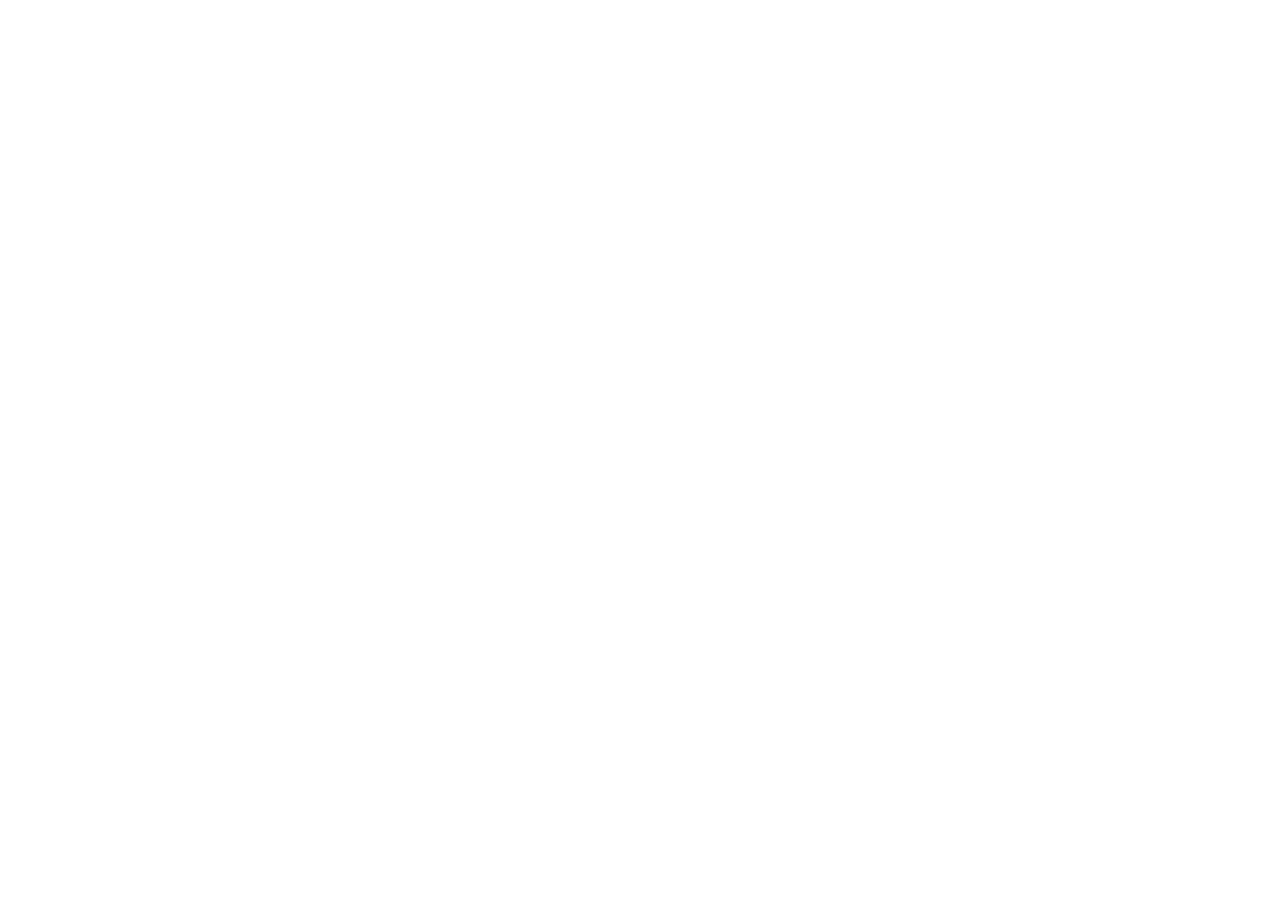
==== index.html @ 8f171be3 "Initial files: pages, styles and assets." ====
<!DOCTYPE html>
<html lang="en">
  <head>
    <meta charset="UTF-8" />
    <meta name="viewport" content="width=device-width, initial-scale=1.0" />
    <title>HBO - Home</title>
  </head>
  <body></body>
</html>
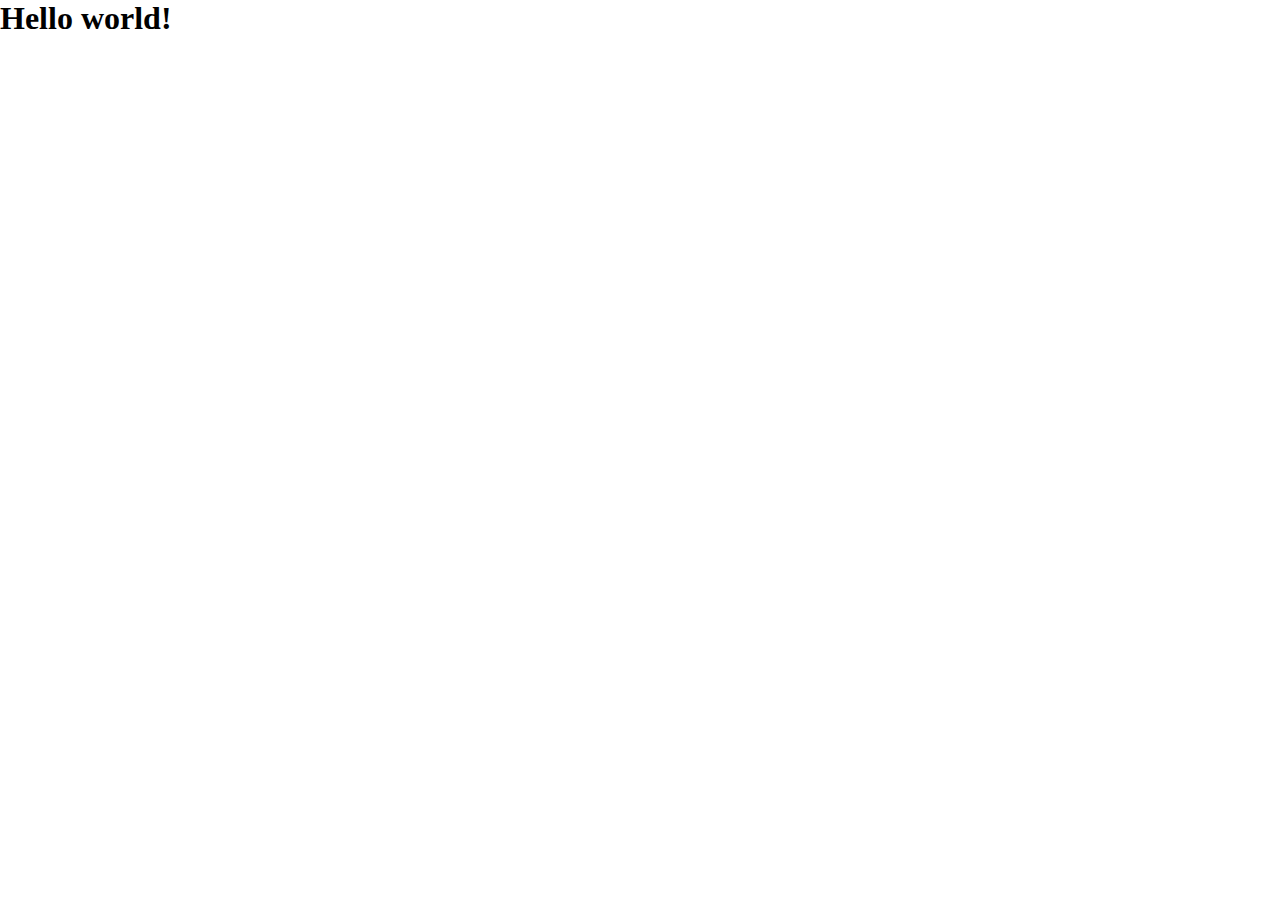
==== commit ca27f8bf: "Adding basic style and structure." ====
--- a/index.html
+++ b/index.html
@@ -4,6 +4,14 @@
     <meta charset="UTF-8" />
     <meta name="viewport" content="width=device-width, initial-scale=1.0" />
     <title>HBO - Home</title>
+    <link
+      href="assets/images/favicon.png"
+      rel="shortcut icon"
+      type="image/x-icon"
+    />
+    <link rel="stylesheet" href="assets/css/style.css" />
   </head>
-  <body></body>
+  <body>
+    <h1>Hello world!</h1>
+  </body>
 </html>
--- a/assets/css/style.css
+++ b/assets/css/style.css
@@ -0,0 +1,46 @@
+@import url(reset.css);
+@import url('https://fonts.googleapis.com/css2?family=Raleway:wght@300;400;500;600;700&display=swap');
+@import url('https://fonts.googleapis.com/css2?family=Quicksand:wght@300;400;700&display=swap');
+
+:root {
+  --primary-color: #020228;
+  --secondary-color: #ff00e5;
+  --tertiary-color: #b535f6;
+  --btn-bg-color-gradient: linear-gradient(
+    45deg,
+    #9b34ef 0%,
+    #490cb0 20%,
+    transparent 50%
+  );
+  --btn-link-bg-color: #fff;
+  --btn-link-color: #000;
+  --card-bg-color: linear-gradient(0deg, transparent, #3b1e63);
+  --divider-bg-color: linear-gradient(
+    90deg,
+    #5516ba,
+    rgba(255, 0, 229, 0.5) 80%
+  );
+  --nav-bg-color: rgba(0, 0, 0, 0.3);
+  --text-color: #fff;
+  --link-color: #9e86ff;
+  --form-bg-color: rgba(211, 211, 211, 0.06);
+  --form-field-bg-color: rgba(0, 0, 0, 0.2);
+  --form-field-border: 1px solid rgba(255, 255, 255, 0.7);
+  --form-field-placeholder: rgba(255, 255, 255, 0.7);
+  --form-field-error: rgb(255, 76, 76);
+
+  scroll-behavior: smooth;
+}
+
+::-webkit-scrollbar {
+  width: 8px;
+}
+
+::-webkit-scrollbar-thumb {
+  background: var(--tertiary-color);
+  border-radius: 10px;
+}
+
+::-webkit-scrollbar-thumb:hover {
+  background: var(--secondary-color);
+}
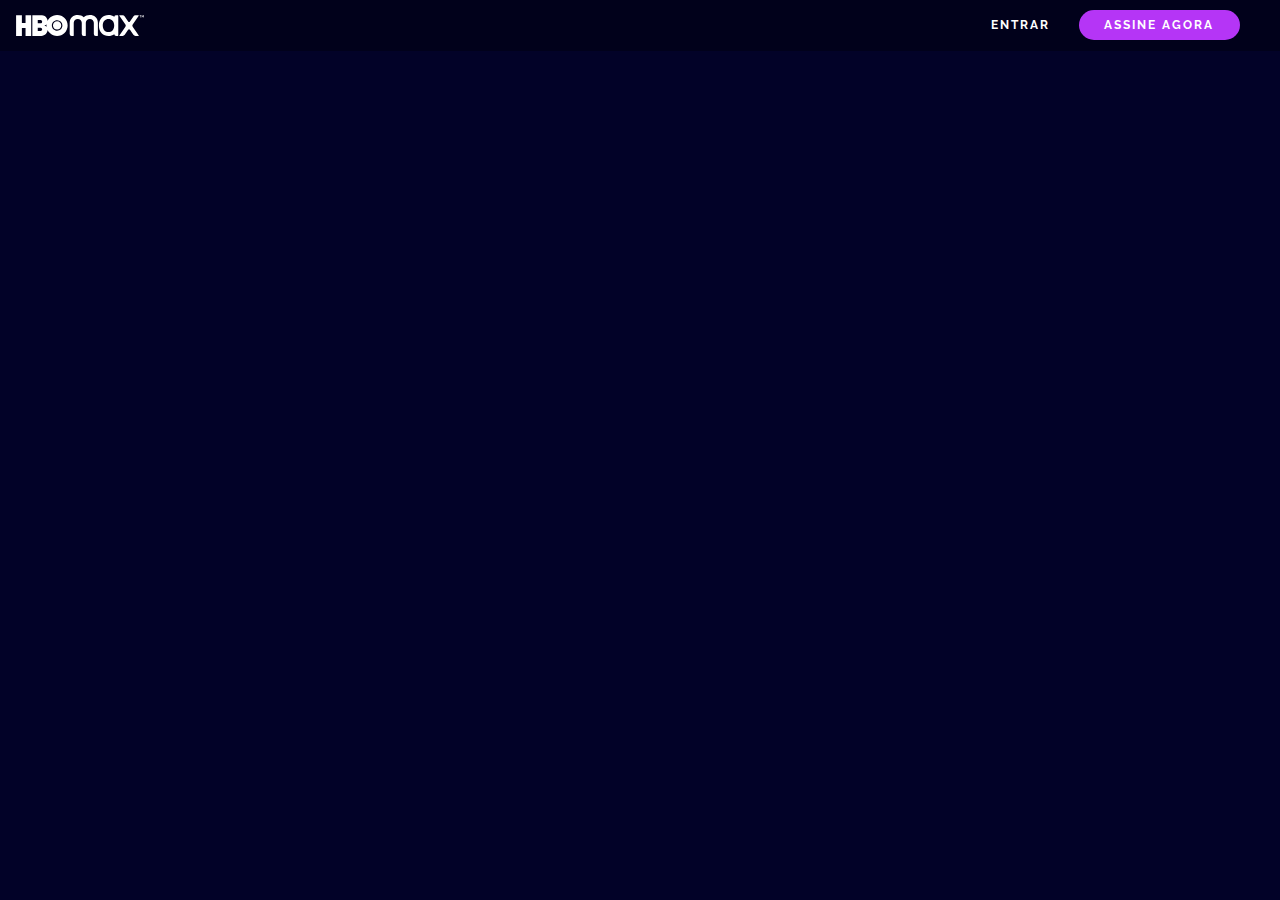
==== commit b9f9cb43: "Adding navbar." ====
--- a/index.html
+++ b/index.html
@@ -11,7 +11,19 @@
     />
     <link rel="stylesheet" href="assets/css/style.css" />
   </head>
-  <body>
-    <h1>Hello world!</h1>
+  <body class="body">
+    <nav class="navbar">
+      <img
+        class="navbar__logo"
+        src="assets/images/app__logo-hbo-logo.svg"
+        alt="Logo HBOMAX"
+      />
+      <div class="menu">
+        <a class="menu__item" href="/signin.html">Entrar</a>
+        <a class="menu__item menu__item--rounded" href="/signin.html"
+          >Assine agora</a
+        >
+      </div>
+    </nav>
   </body>
 </html>
--- a/assets/css/style.css
+++ b/assets/css/style.css
@@ -12,7 +12,8 @@
     #490cb0 20%,
     transparent 50%
   );
-  --btn-link-bg-color: #fff;
+  --btn-link-bg: var(--tertiary-color);
+  --btn-link-hover-bg: #fff;
   --btn-link-color: #000;
   --card-bg-color: linear-gradient(0deg, transparent, #3b1e63);
   --divider-bg-color: linear-gradient(
@@ -44,3 +45,54 @@
 ::-webkit-scrollbar-thumb:hover {
   background: var(--secondary-color);
 }
+
+.body {
+  background-color: var(--primary-color);
+  color: var(--text-color);
+  font-family: 'Raleway', sans-serif;
+}
+
+.navbar {
+  background-color: var(--nav-bg-color);
+  padding: 0.65rem 1rem;
+  position: sticky;
+  display: flex;
+  justify-content: space-between;
+  align-items: center;
+}
+
+.navbar__logo {
+  width: 8rem;
+}
+
+.menu {
+  margin: 0 1.5rem;
+
+  display: flex;
+  align-items: center;
+  gap: 1.8rem;
+}
+
+.menu__item {
+  color: var(--text-color);
+
+  font-size: 0.75rem;
+  font-weight: 700;
+
+  text-transform: uppercase;
+  letter-spacing: 0.125rem;
+}
+
+.menu__item--rounded {
+  background-color: var(--btn-link-bg);
+
+  padding: 0.5rem 1.6rem;
+
+  border-radius: 10rem;
+  transition: all 1s;
+}
+
+.menu__item--rounded:hover {
+  background-color: var(--btn-link-hover-bg);
+  color: var(--btn-link-color);
+}
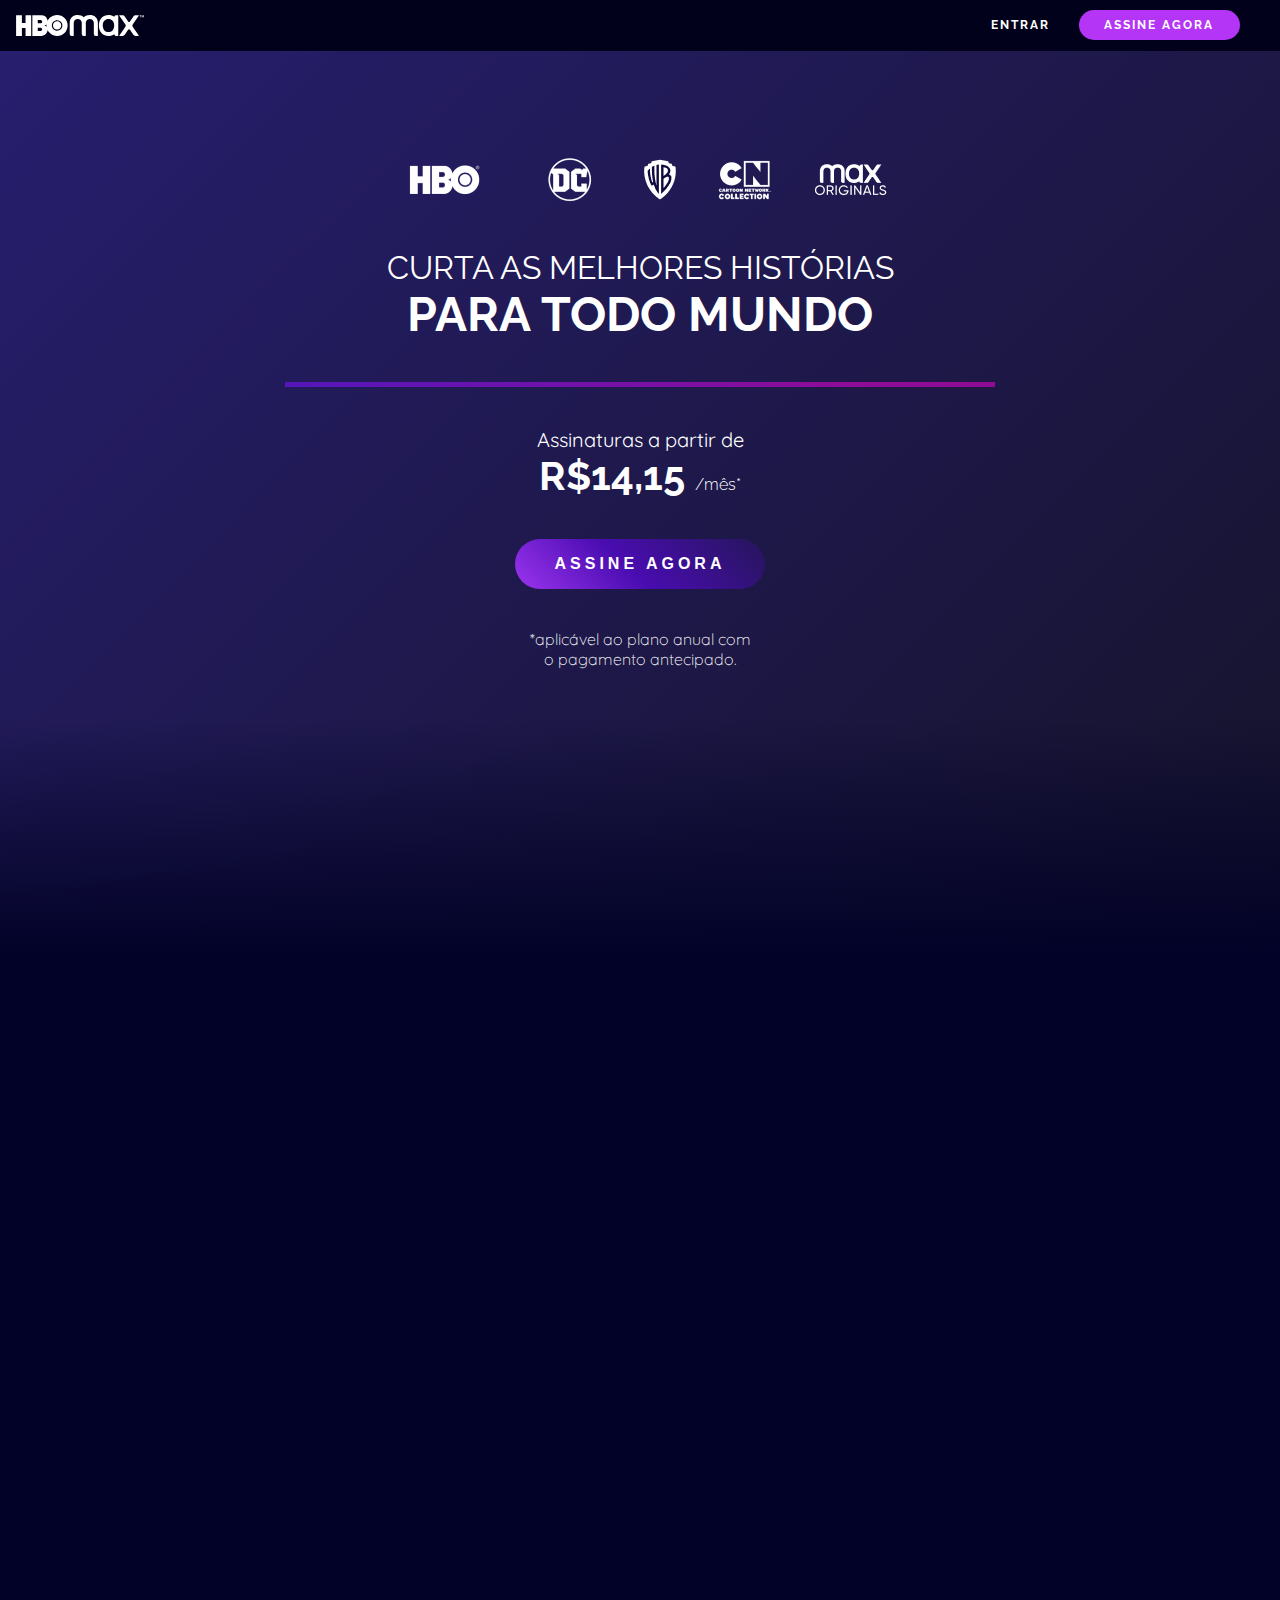
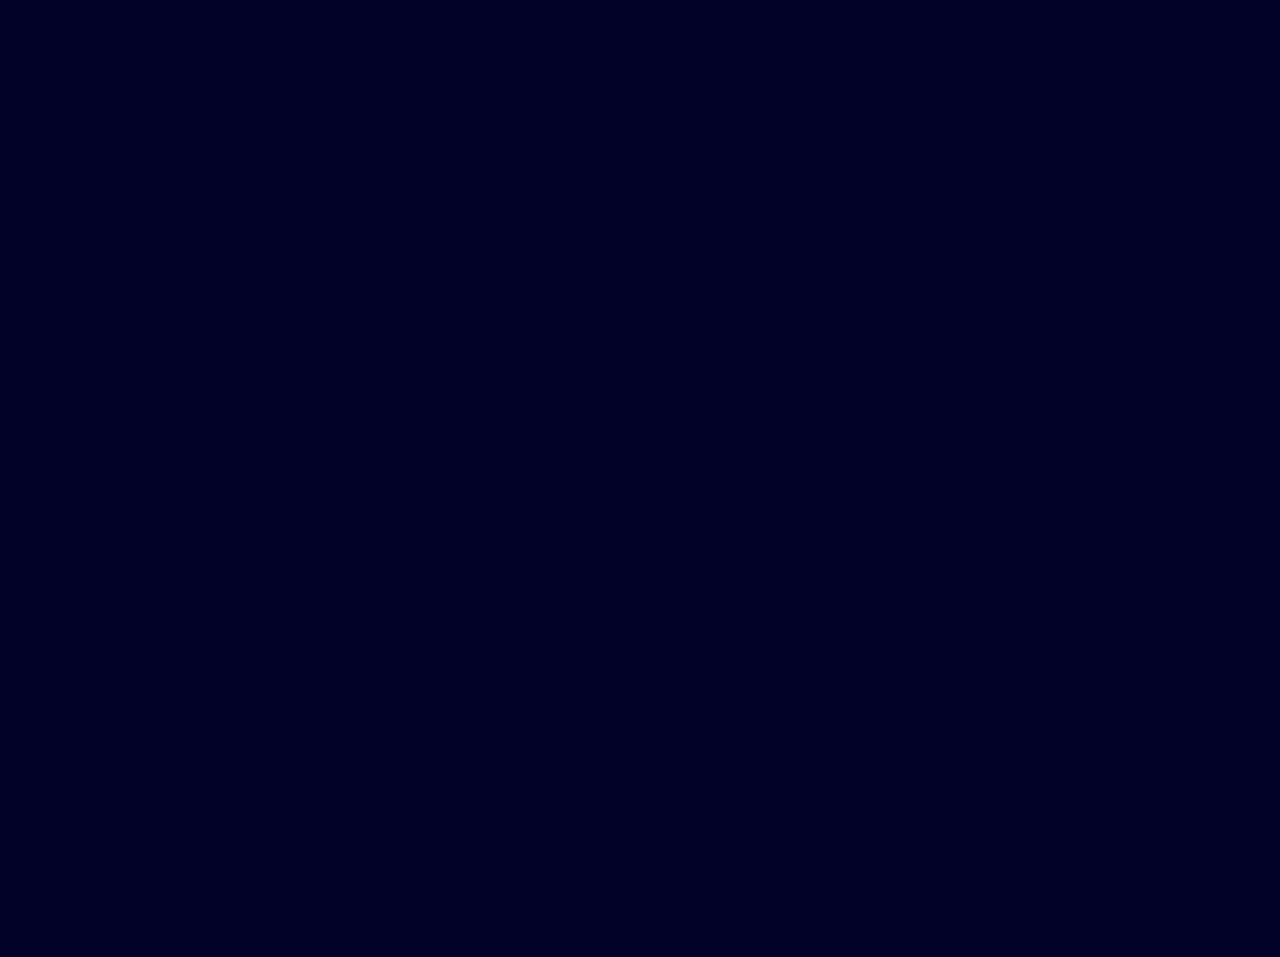
==== commit 33970eab: "Adding header." ====
--- a/index.html
+++ b/index.html
@@ -25,5 +25,40 @@
         >
       </div>
     </nav>
+    <header class="header">
+      <div class="header-content">
+        <div class="header-logos">
+          <img class="header-logos__img" src="assets/images/logo-hbo.png" />
+          <img class="header-logos__img" src="assets/images/logo-dc.png" />
+          <img class="header-logos__img" src="assets/images/logo-wb.png" />
+          <img
+            class="header-logos__img"
+            src="assets/images/logo-cartoon-network_neutral.png"
+          />
+          <img
+            class="header-logos__img"
+            src="assets/images/logo-max_originals.png"
+          />
+        </div>
+        <h1 class="header-title">
+          <span class="header-title__light">Curta as melhores histórias</span>
+          Para todo mundo
+        </h1>
+        <div class="header-content__separator"></div>
+        <div class="header-offer">
+          <p>Assinaturas a partir de</p>
+          <p class="header-offer__price">
+            R$14,15 <span class="header-offer__period">/mês*</span>
+          </p>
+        </div>
+        <button class="header__button button button--gradient">
+          Assine agora
+        </button>
+        <div class="header__note">
+          *aplicável ao plano anual com o pagamento antecipado.
+        </div>
+      </div>
+    </header>
+    <main><section class="cards"></section></main>
   </body>
 </html>
--- a/assets/css/style.css
+++ b/assets/css/style.css
@@ -12,15 +12,20 @@
     #490cb0 20%,
     transparent 50%
   );
+  --btn-text-color: #fff;
   --btn-link-bg: var(--tertiary-color);
   --btn-link-hover-bg: #fff;
   --btn-link-color: #000;
+
+  --header-bg: linear-gradient(-45deg, #56125b, #0f0f10, #271e6e);
+  --header-after-bg: linear-gradient(0, var(--primary-color), transparent);
   --card-bg-color: linear-gradient(0deg, transparent, #3b1e63);
   --divider-bg-color: linear-gradient(
     90deg,
     #5516ba,
     rgba(255, 0, 229, 0.5) 80%
   );
+
   --nav-bg-color: rgba(0, 0, 0, 0.3);
   --text-color: #fff;
   --link-color: #9e86ff;
@@ -52,6 +57,35 @@
   font-family: 'Raleway', sans-serif;
 }
 
+.button {
+  color: var(--btn-text-color);
+  padding: 1rem 2.5rem;
+
+  font-weight: 700;
+  text-transform: uppercase;
+
+  border: none;
+  border-radius: 10rem;
+
+  cursor: pointer;
+}
+
+.button--gradient {
+  background: var(--btn-bg-color-gradient);
+  background-size: 250%;
+
+  letter-spacing: 0.25rem;
+
+  outline: 2px solid transparent;
+
+  transition: transform 1s, background-position 1s, outline 1s, color 1s;
+}
+.button--gradient:hover {
+  background-position: 100%;
+  outline: 2px solid var(--secondary-color);
+  transform: scale(1.05);
+}
+
 .navbar {
   background-color: var(--nav-bg-color);
   padding: 0.65rem 1rem;
@@ -89,10 +123,137 @@
   padding: 0.5rem 1.6rem;
 
   border-radius: 10rem;
-  transition: all 1s;
+  transition: background-color 1s, color 1s;
 }
 
 .menu__item--rounded:hover {
   background-color: var(--btn-link-hover-bg);
   color: var(--btn-link-color);
 }
+
+.header {
+  background: var(--header-bg);
+  background-size: 400%;
+  padding: 6.25rem 0 18rem;
+
+  display: flex;
+  justify-content: center;
+  align-items: center;
+
+  position: relative;
+  animation: header-bg-animation 10s ease infinite alternate;
+}
+
+.header-content {
+  display: flex;
+  flex-direction: column;
+  align-items: center;
+  text-align: center;
+
+  gap: 2.5rem;
+}
+
+.header-logos {
+  display: flex;
+  justify-content: center;
+  align-items: center;
+  gap: 1.5rem;
+}
+
+.header-title {
+  font-size: 3rem;
+  text-transform: uppercase;
+}
+
+.header-title__light {
+  font-size: 2rem;
+  font-weight: lighter;
+  display: block;
+}
+
+.header-content__separator {
+  background: var(--divider-bg-color);
+  height: 0.33rem;
+  width: 140%;
+}
+
+.header-offer {
+  font-family: 'Quicksand', sans-serif;
+  font-size: 1.25rem;
+}
+
+.header-offer__price {
+  font-family: 'Raleway', sans-serif;
+  font-size: 2.5rem;
+  font-weight: bold;
+}
+
+.header-offer__period {
+  font-size: 1rem;
+  font-weight: 300;
+}
+
+.header__button {
+  font-size: 1rem;
+
+  animation: wiggle-animation 2.2s linear infinite;
+}
+
+.header__note {
+  width: 25ch;
+
+  font-family: 'Quicksand', sans-serif;
+  font-weight: 300;
+}
+
+.header::after {
+  background: var(--header-after-bg);
+  content: '';
+
+  width: 100%;
+  height: 15rem;
+
+  position: absolute;
+  bottom: 0;
+}
+.cards {
+  height: 100rem;
+}
+
+@keyframes wiggle-animation {
+  0%,
+  10% {
+    transform: rotate(0);
+  }
+  15% {
+    transform: rotate(-15deg);
+  }
+  20% {
+    transform: rotate(10deg);
+  }
+  25% {
+    transform: rotate(-10deg);
+  }
+  30% {
+    transform: rotate(10deg);
+  }
+  35% {
+    transform: rotate(-10deg);
+  }
+  40%,
+  100% {
+    transform: rotate(0);
+  }
+}
+
+@keyframes header-bg-animation {
+  0% {
+    background-position: 0% 50%;
+  }
+  50% {
+    background-position: 100% 50%;
+  }
+  100% {
+    background-position: 0% 50%;
+  }
+}
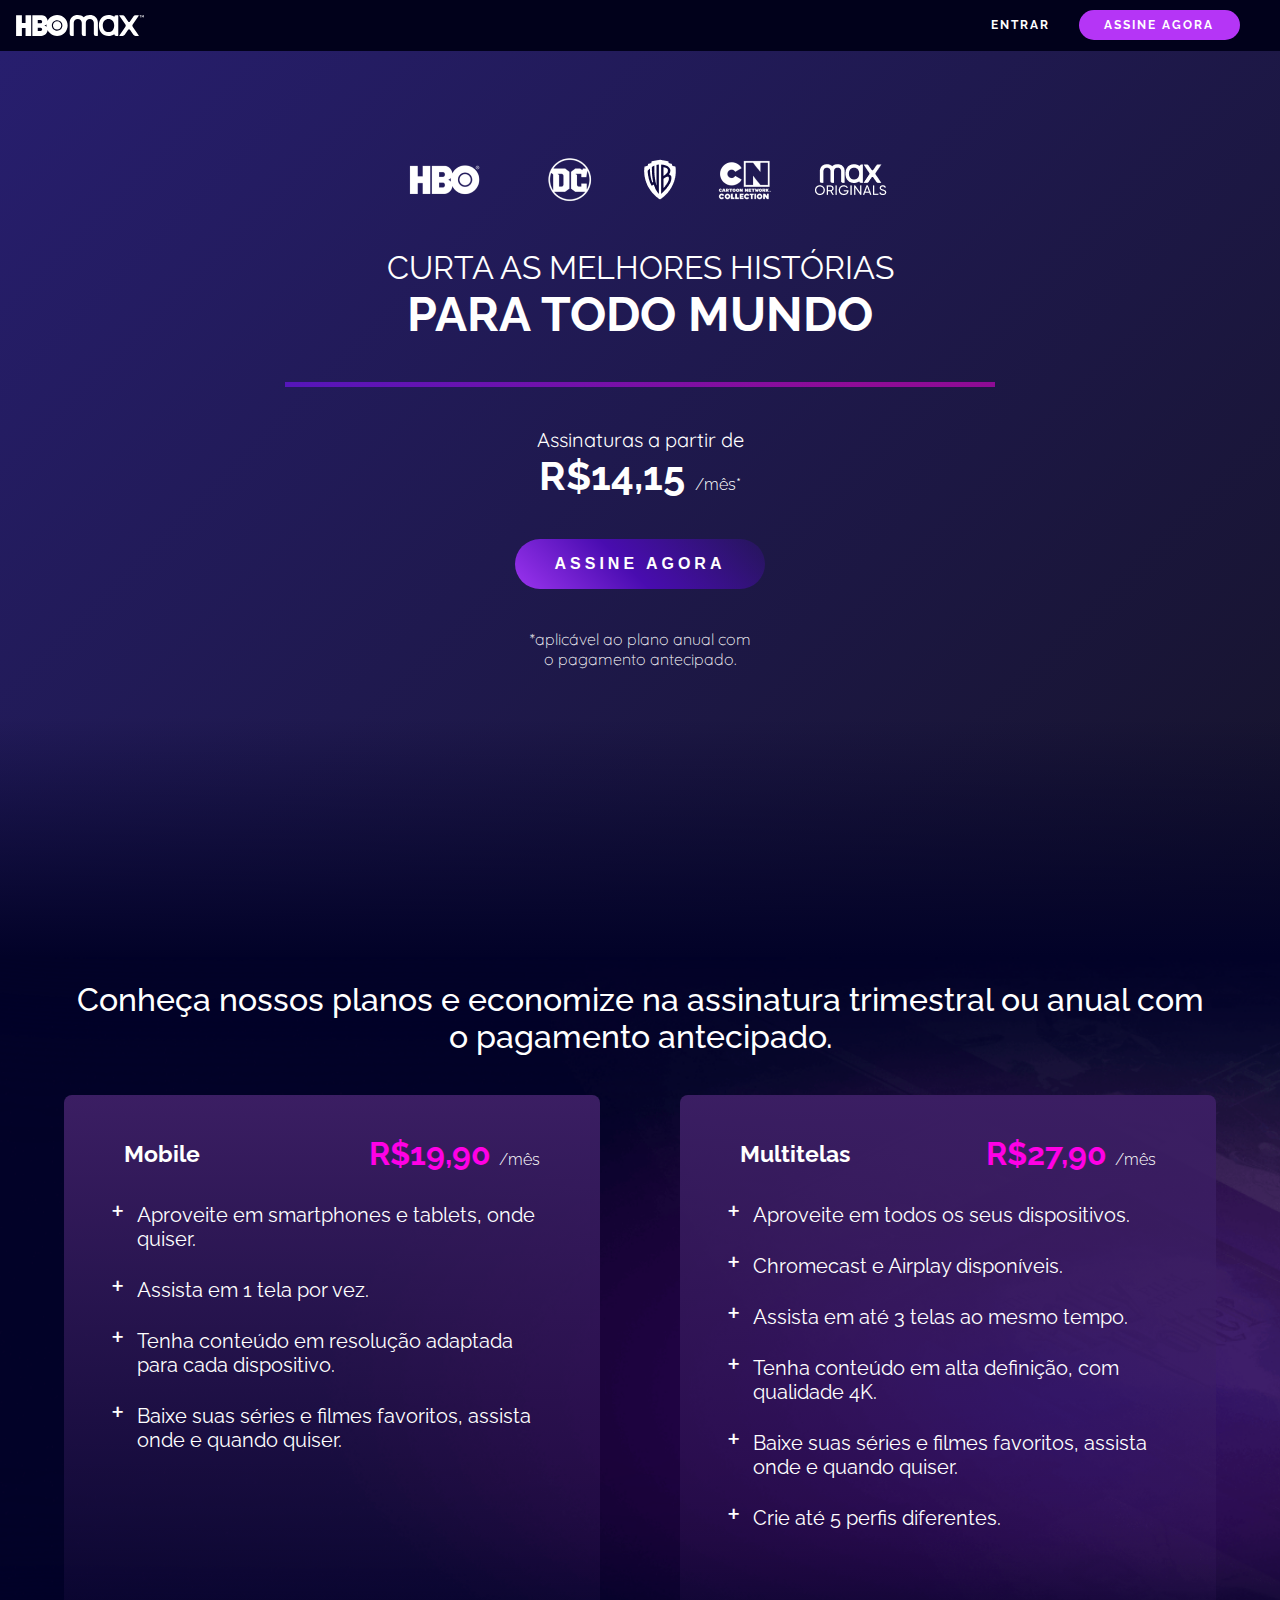
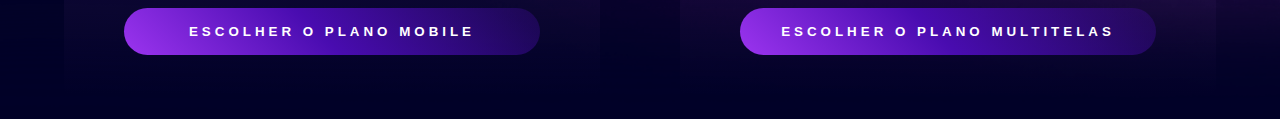
==== commit 263b9ded: "Adding subscription section" ====
--- a/index.html
+++ b/index.html
@@ -59,6 +59,77 @@
         </div>
       </div>
     </header>
-    <main><section class="cards"></section></main>
+    <main>
+      <section id="subscription" class="subscription main-section">
+        <div class="main-section__container">
+          <h2 class="main-section__title">
+            Conheça nossos planos e economize na assinatura trimestral ou anual
+            com o pagamento antecipado.
+          </h2>
+          <div class="subscription__cards-container">
+            <div class="price-cards">
+              <div>
+                <div class="price-cards__header">
+                  <h3 class="price-cards__title">Mobile</h3>
+                  <p class="price-cards__price">
+                    R$19,90 <span class="price-cards__period">/mês</span>
+                  </p>
+                </div>
+                <ul class="price-cards__list">
+                  <li class="price-cards__item">
+                    Aproveite em smartphones e tablets, onde quiser.
+                  </li>
+                  <li class="price-cards__item">Assista em 1 tela por vez.</li>
+                  <li class="price-cards__item">
+                    Tenha conteúdo em resolução adaptada para cada dispositivo.
+                  </li>
+                  <li class="price-cards__item">
+                    Baixe suas séries e filmes favoritos, assista onde e quando
+                    quiser.
+                  </li>
+                </ul>
+              </div>
+              <button class="button button--gradient">
+                Escolher o plano mobile
+              </button>
+            </div>
+            <div class="price-cards">
+              <div>
+                <div class="price-cards__header">
+                  <h3 class="price-cards__title">Multitelas</h3>
+                  <p class="price-cards__price">
+                    R$27,90 <span class="price-cards__period">/mês</span>
+                  </p>
+                </div>
+                <ul class="price-cards__list">
+                  <li class="price-cards__item">
+                    Aproveite em todos os seus dispositivos.
+                  </li>
+                  <li class="price-cards__item">
+                    Chromecast e Airplay disponíveis.
+                  </li>
+                  <li class="price-cards__item">
+                    Assista em até 3 telas ao mesmo tempo.
+                  </li>
+                  <li class="price-cards__item">
+                    Tenha conteúdo em alta definição, com qualidade 4K.
+                  </li>
+                  <li class="price-cards__item">
+                    Baixe suas séries e filmes favoritos, assista onde e quando
+                    quiser.
+                  </li>
+                  <li class="price-cards__item">
+                    Crie até 5 perfis diferentes.
+                  </li>
+                </ul>
+              </div>
+              <button class="button button--gradient">
+                Escolher o plano multitelas
+              </button>
+            </div>
+          </div>
+        </div>
+      </section>
+    </main>
   </body>
 </html>
--- a/assets/css/style.css
+++ b/assets/css/style.css
@@ -216,8 +216,81 @@
   position: absolute;
   bottom: 0;
 }
-.cards {
-  height: 100rem;
+
+.main-section__container {
+  max-width: 75rem;
+  margin: auto;
+  padding: 1.5rem;
+}
+
+.main-section__title {
+  font-size: 2em;
+  font-weight: 500;
+  text-align: center;
+}
+.subscription {
+  background-image: url('/assets/images/background-movies-series.png');
+  background-size: cover;
+}
+
+.subscription__cards-container {
+  display: flex;
+  margin-top: 2.5rem;
+  gap: 5rem;
+  perspective: 2000px;
+  perspective-origin: top;
+}
+
+.price-cards {
+  background: var(--card-bg-color);
+  min-height: 37.5rem;
+  padding: 2.5rem 3.75rem;
+
+  font-size: 1.25rem;
+
+  display: flex;
+  flex-direction: column;
+  justify-content: space-between;
+
+  border-radius: 0.5rem;
+  transition: transform 1s ease-in-out;
+}
+
+:has(.price-cards:nth-child(1):hover) .price-cards:nth-child(2) {
+  transform: rotate3d(0, -1, 0, 40deg);
+}
+:has(.price-cards:nth-child(2):hover) .price-cards:nth-child(1) {
+  transform: rotate3d(0, 1, 0, 40deg);
+}
+.price-cards__header {
+  display: flex;
+  justify-content: space-between;
+  align-items: center;
+}
+
+.price-cards__price {
+  font-family: 'Raleway', sans-serif;
+  color: var(--secondary-color);
+  font-size: 2rem;
+  font-weight: bold;
+}
+
+.price-cards__period {
+  color: var(--text-color);
+  font-size: 1rem;
+  font-weight: 300;
+}
+
+.price-cards__list {
+  margin: 0.75rem 0;
+}
+
+.price-cards__item {
+  padding: 0.5rem 0 0.5rem 0.8rem;
+}
+.price-cards__item::marker {
+  content: '+';
+  font-size: 2rem;
 }
 
 @keyframes wiggle-animation {
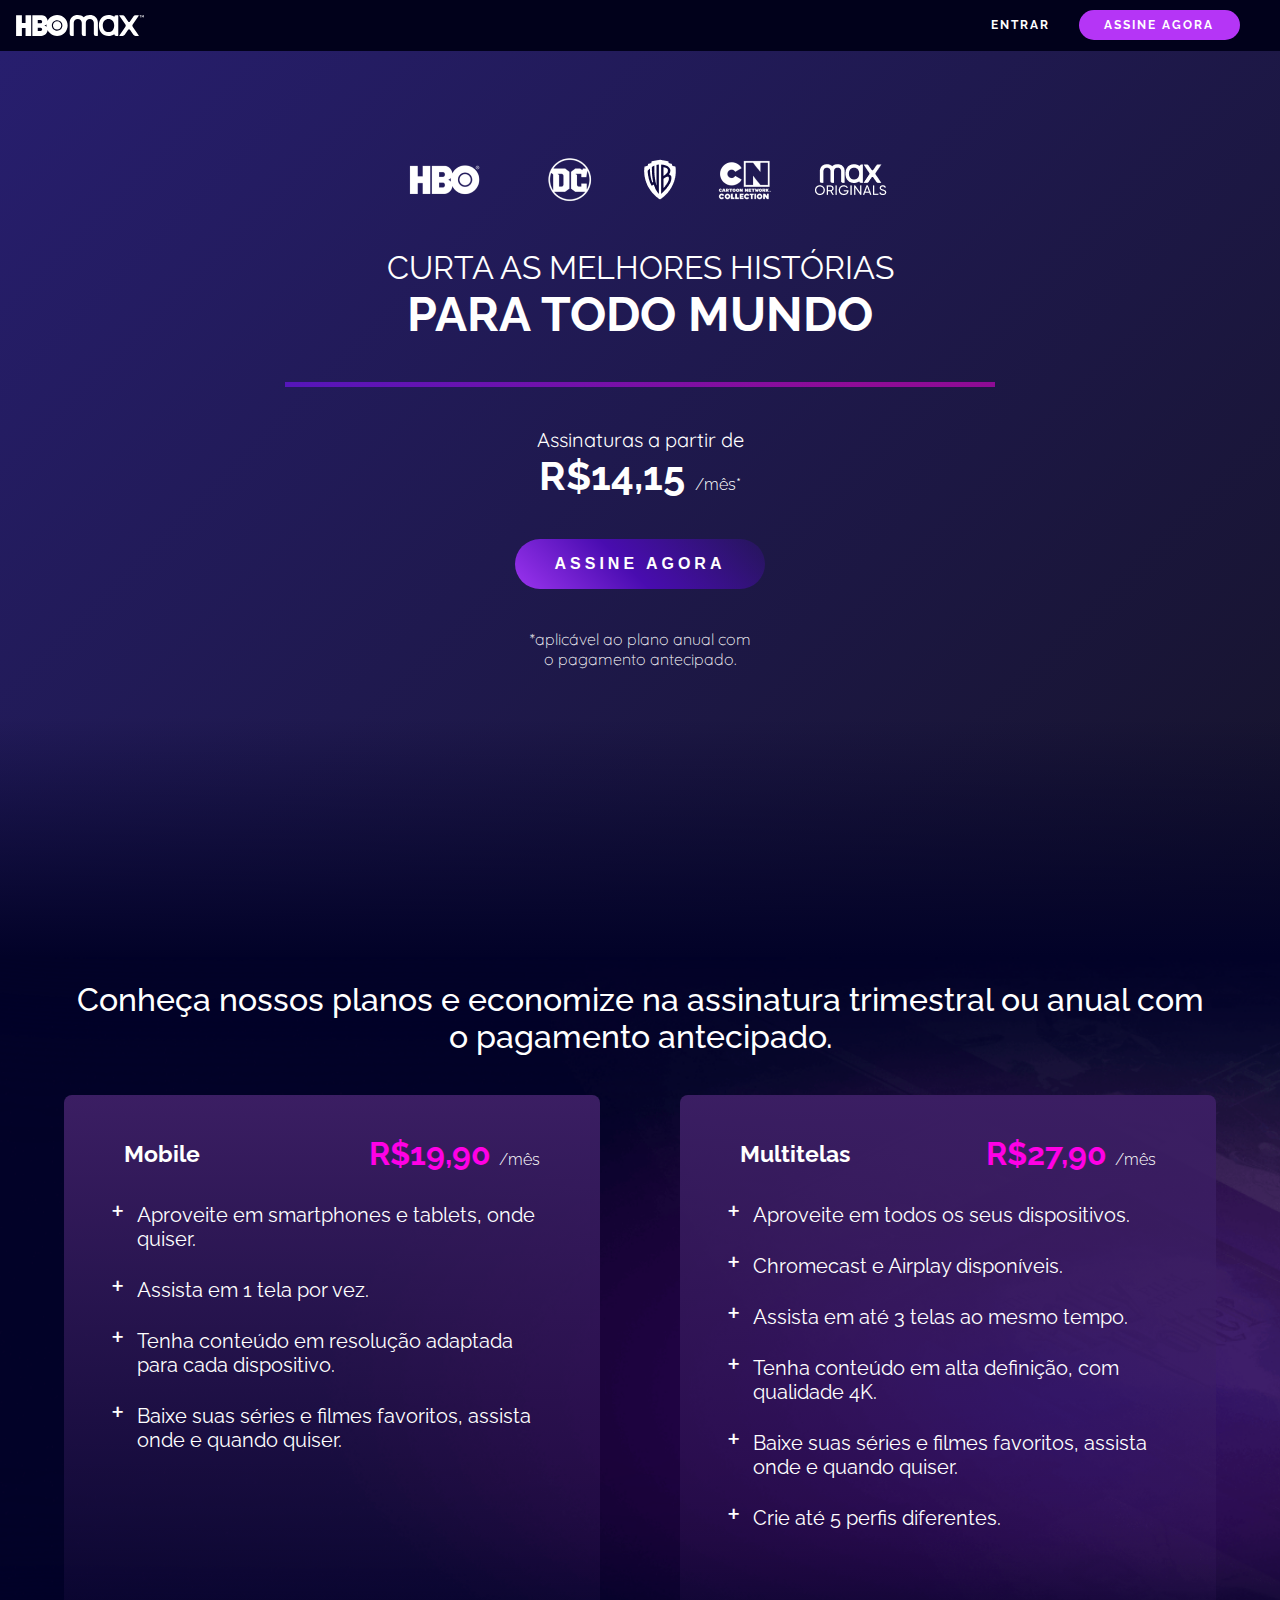
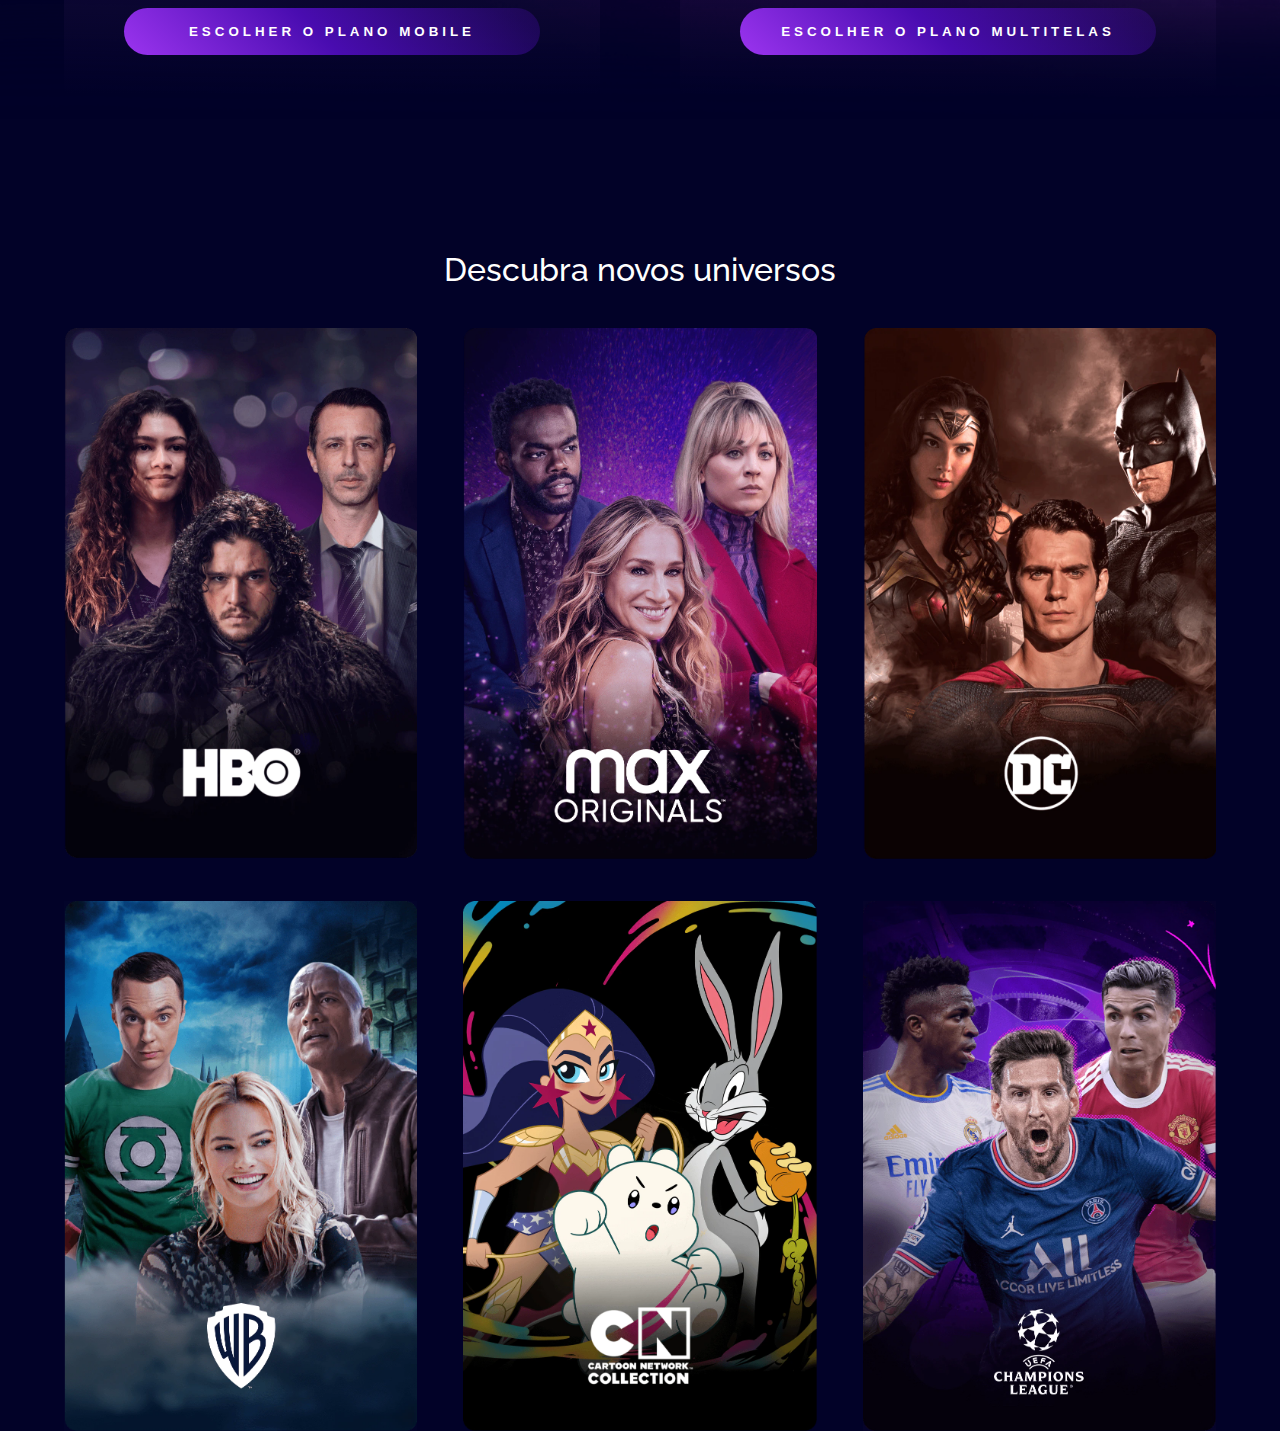
==== commit 1147fd7f: "Adding Discover section" ====
--- a/index.html
+++ b/index.html
@@ -130,6 +130,97 @@
           </div>
         </div>
       </section>
+      <section id="discover" class="discover main-section">
+        <div class="main-section__container">
+          <h2 class="main-section__title">Descubra novos universos</h2>
+          <div class="discover__container">
+            <div class="discover__image-container">
+              <img
+                src="assets/images/cards-hbo-hover_0.webp"
+                alt="Imagem séries do HBO"
+                title="Séries do HBO"
+                class="discover__img discover__img--hbo"
+              />
+              <img
+                src="assets/images/cards-hbo-default_0.webp"
+                alt="Imagem séries do HBO"
+                title="Séries do HBO"
+                class="discover__img discover__img--hbo"
+              />
+            </div>
+            <div class="discover__image-container">
+              <img
+                src="assets/images/cards-MAX-Hover.webp"
+                alt="Imagem séries do HBOMax"
+                title="Séries do HBOMax"
+                class="discover__img discover__img--hbomax"
+              />
+              <img
+                src="assets/images/cards-MAX-Default.webp"
+                alt="Imagem séries do HBOMax"
+                title="Séries do HBOMax"
+                class="discover__img discover__img--hbomax"
+              />
+            </div>
+            <div class="discover__image-container">
+              <img
+                src="assets/images/cards-DC-Hover.webp"
+                alt="Imagem séries da DC"
+                title="Séries da DC"
+                class="discover__img discover__img--dc"
+              />
+              <img
+                src="assets/images/cards-DC_Default.webp"
+                alt="Imagem séries da DC"
+                title="Séries da DC"
+                class="discover__img discover__img--dc"
+              />
+            </div>
+            <div class="discover__image-container">
+              <img
+                src="assets/images/cards-WB-Hover.webp"
+                alt="Imagem séries da Warner bros"
+                title="Séries da Warner bros"
+                class="discover__img discover__img--wb"
+              />
+              <img
+                src="assets/images/cards-WB-Default.webp"
+                alt="Imagem séries da Warner bros"
+                title="Séries da Warner bros"
+                class="discover__img discover__img--wb"
+              />
+            </div>
+            <div class="discover__image-container">
+              <img
+                src="assets/images/cards-CN-Hover.png"
+                alt="Imagem séries do Cartoon Network"
+                title="Séries do Cartoon Network"
+                class="discover__img discover__img--cn"
+              />
+              <img
+                src="assets/images/cards-CN-Default.webp"
+                alt="Imagem séries do Cartoon Network"
+                title="Séries do Cartoon Network"
+                class="discover__img discover__img--cn"
+              />
+            </div>
+            <div class="discover__image-container">
+              <img
+                src="assets/images/cards-UCL-Hover.webp"
+                alt="Imagem séries do Ultimate Champions League"
+                title="Séries do Ultimate Champions League"
+                class="discover__img discover__img--ucl"
+              />
+              <img
+                src="assets/images/cards-UCL-Default.webp"
+                alt="Imagem séries do Ultimate Champions League"
+                title="Séries do Ultimate Champions League"
+                class="discover__img discover__img--ucl"
+              />
+            </div>
+          </div>
+        </div>
+      </section>
     </main>
   </body>
 </html>
--- a/assets/css/style.css
+++ b/assets/css/style.css
@@ -288,9 +288,52 @@
 .price-cards__item {
   padding: 0.5rem 0 0.5rem 0.8rem;
 }
+
 .price-cards__item::marker {
   content: '+';
   font-size: 2rem;
+}
+
+.discover {
+  margin-top: 6.75rem;
+}
+
+.discover__container {
+  width: 100%;
+  margin-top: 2.5rem;
+  display: grid;
+  grid-template-columns: repeat(3, minmax(auto, 1fr));
+  grid-template-rows: repeat(2, min-content);
+  gap: 4%;
+}
+
+.discover__image-container {
+  display: flex;
+  height: 100%;
+  width: 100%;
+
+  position: relative;
+}
+
+.discover__img {
+  width: 100%;
+  opacity: 0;
+  transition: transform 1s, opacity 2s;
+}
+
+.discover__image-container .discover__img:nth-child(2) {
+  position: absolute;
+  opacity: 1;
+  transition: transform 1s, opacity 2s;
+}
+
+.discover__image-container:hover .discover__img {
+  opacity: 1;
+  transform: scale(1.05);
+}
+
+.discover__image-container:hover .discover__img:nth-child(2) {
+  opacity: 0;
 }
 
 @keyframes wiggle-animation {
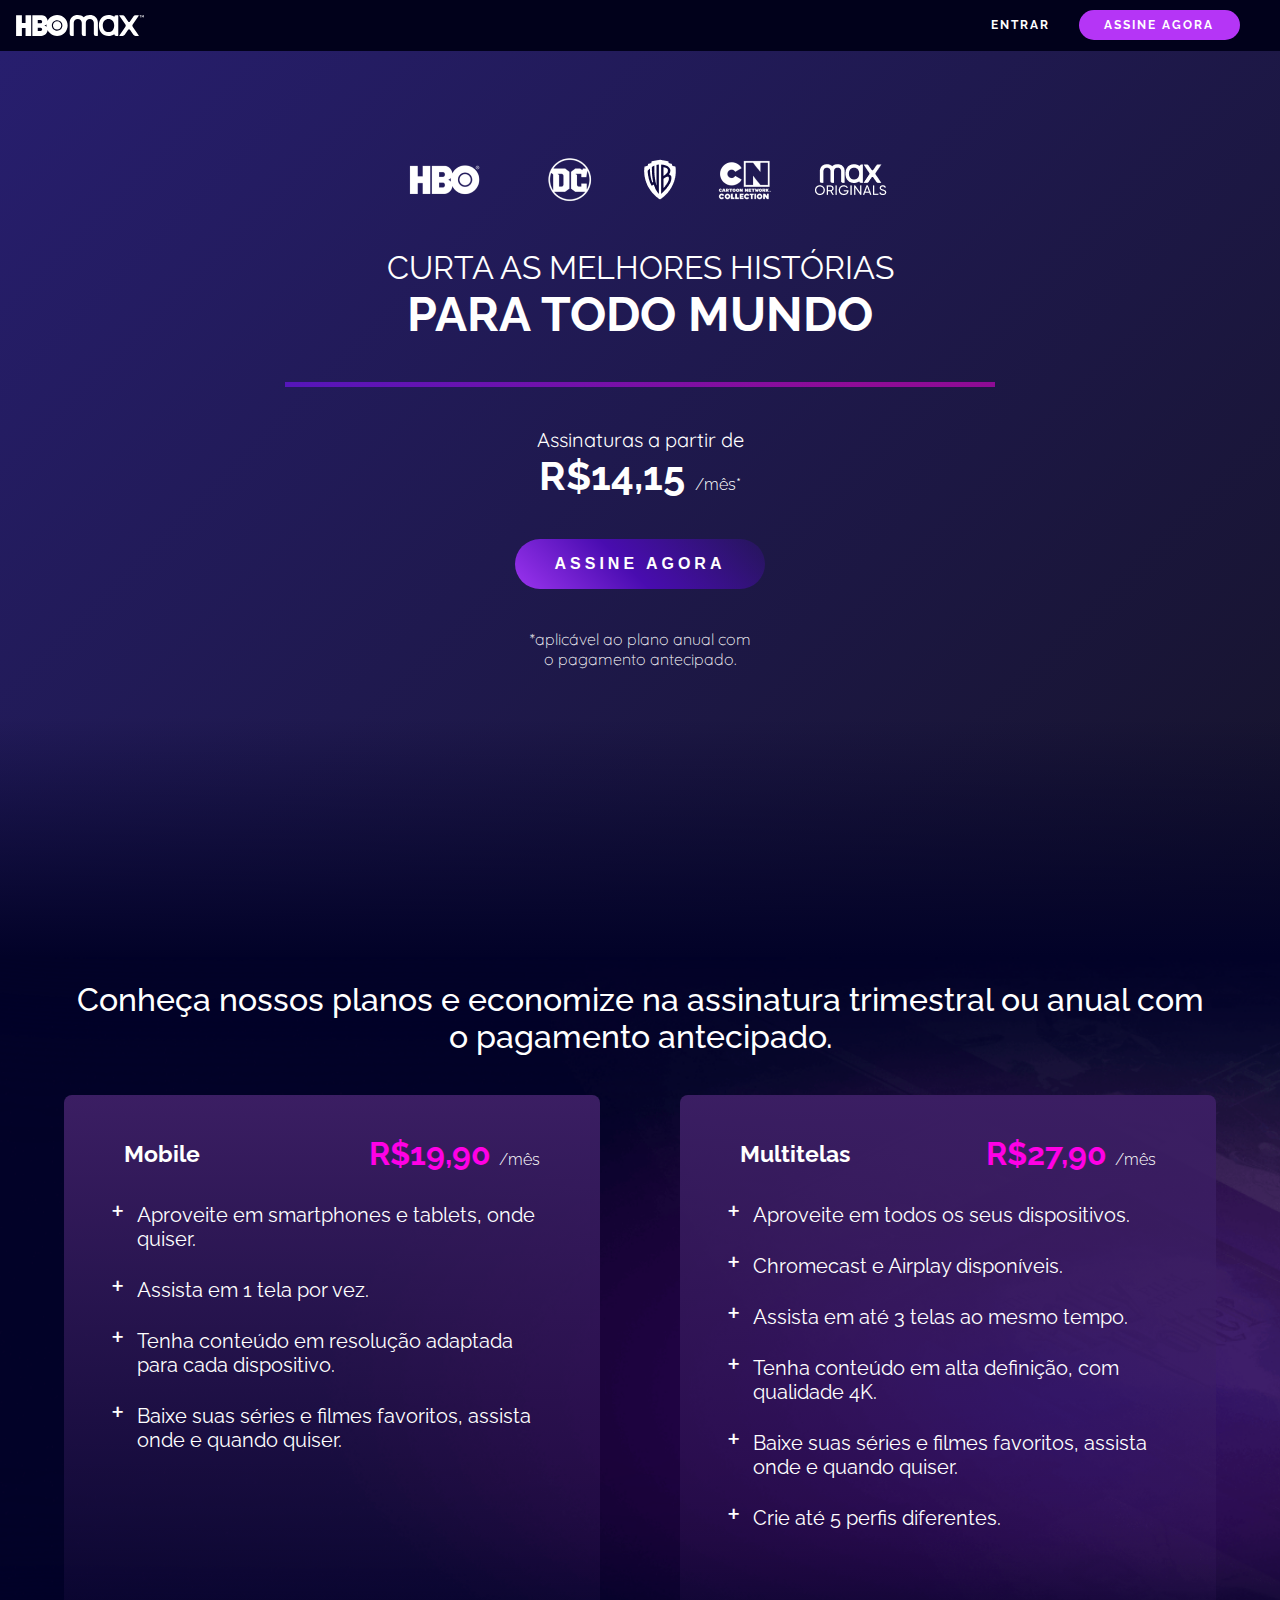
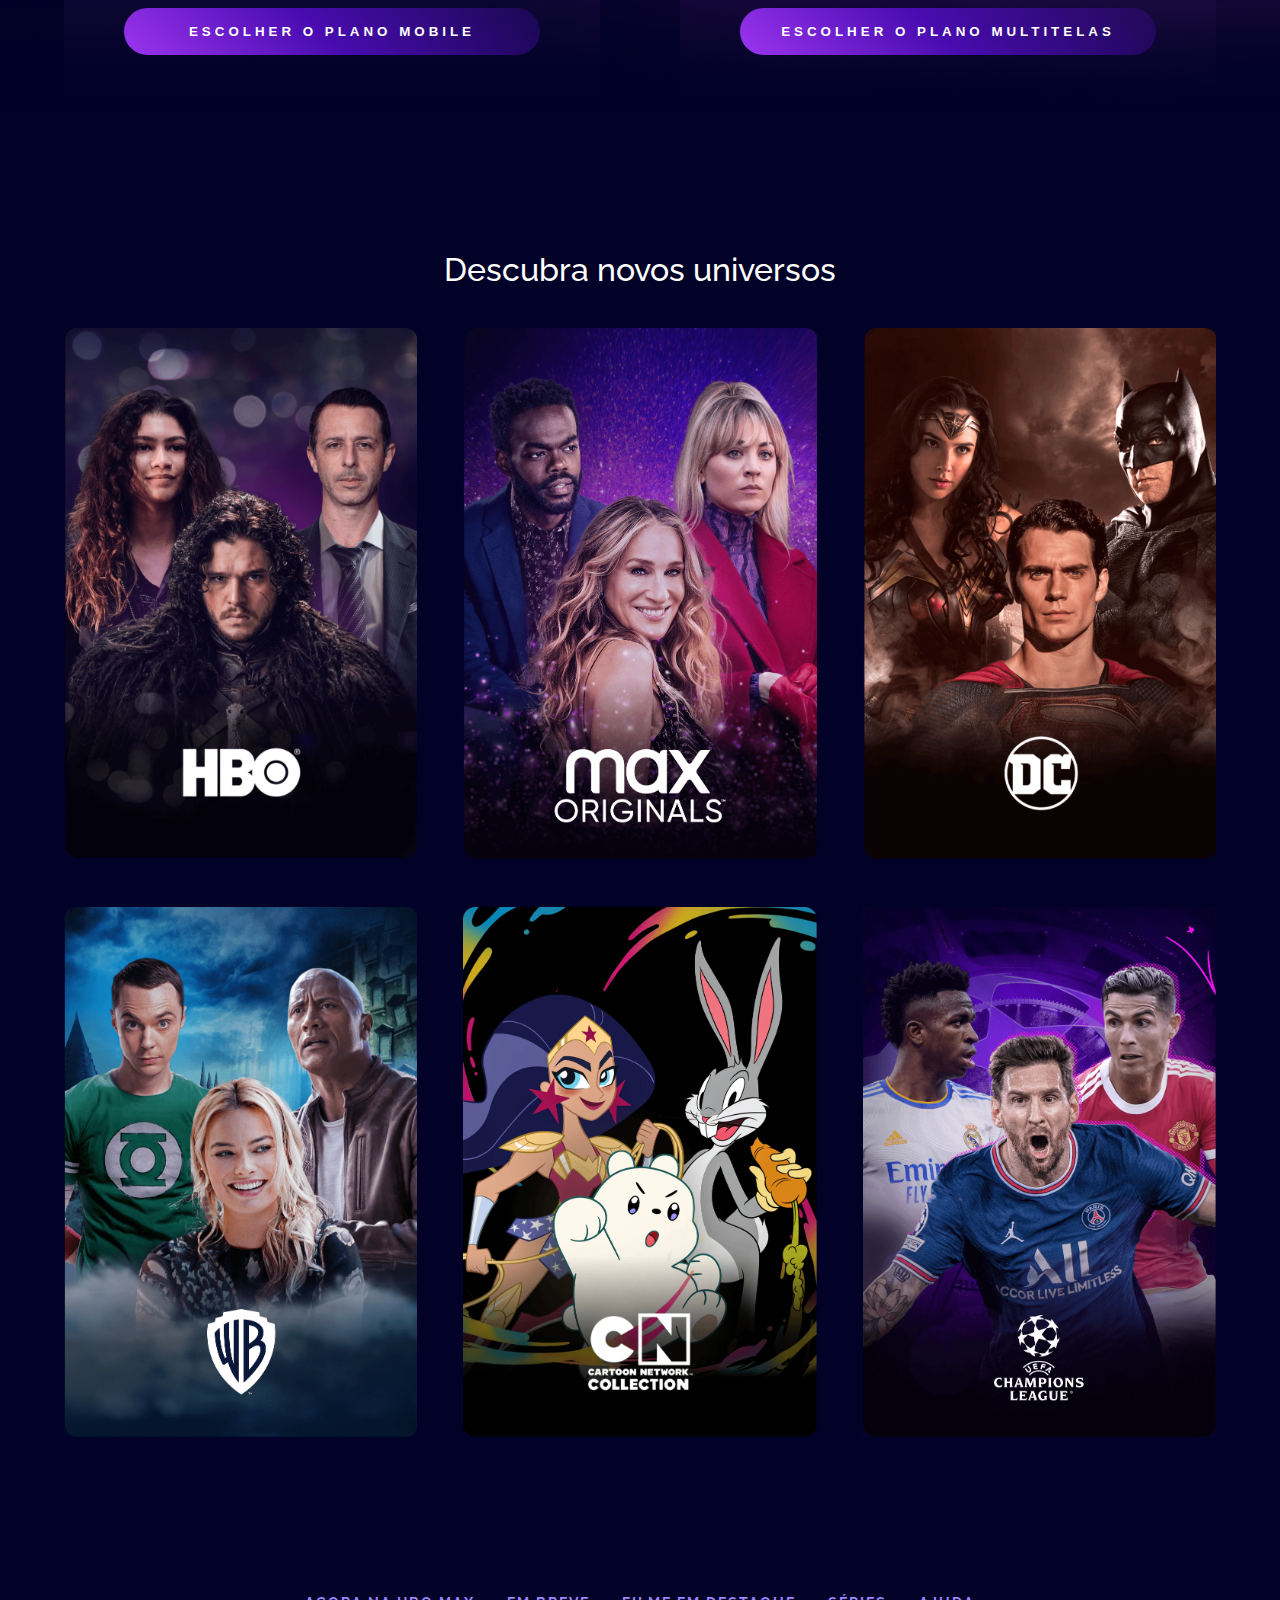
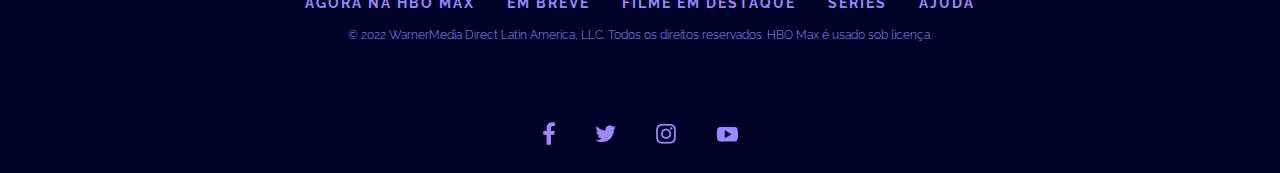
==== commit 6db2fdf9: "Adding footer" ====
--- a/index.html
+++ b/index.html
@@ -61,7 +61,7 @@
     </header>
     <main>
       <section id="subscription" class="subscription main-section">
-        <div class="main-section__container">
+        <div class="section-container">
           <h2 class="main-section__title">
             Conheça nossos planos e economize na assinatura trimestral ou anual
             com o pagamento antecipado.
@@ -131,7 +131,7 @@
         </div>
       </section>
       <section id="discover" class="discover main-section">
-        <div class="main-section__container">
+        <div class="section-container">
           <h2 class="main-section__title">Descubra novos universos</h2>
           <div class="discover__container">
             <div class="discover__image-container">
@@ -221,6 +221,35 @@
           </div>
         </div>
       </section>
+      <footer class="footer">
+        <div class="section-container">
+          <div>
+            <a href="/" class="footer__link">Agora na hbo max</a>
+            <a href="/" class="footer__link">Em breve</a>
+            <a href="/" class="footer__link">Filme em destaque</a>
+            <a href="/" class="footer__link">Séries</a>
+            <a href="/" class="footer__link">Ajuda</a>
+          </div>
+          <p class="footer__legal">
+            © 2022 WarnerMedia Direct Latin America, LLC. Todos os direitos
+            reservados. HBO Max é usado sob licença.
+          </p>
+          <div class="footer__social-container">
+            <a href="/" class="footer__social-link"
+              ><img src="/assets/images/logo-fb_0.png" alt="Facebook"
+            /></a>
+            <a href="/" class="footer__social-link"
+              ><img src="/assets/images/logo-twitter_0.png" alt="Twitter"
+            /></a>
+            <a href="/" class="footer__social-link"
+              ><img src="/assets/images/logo-instagram_0.png" alt="Instagram"
+            /></a>
+            <a href="/" class="footer__social-link"
+              ><img src="/assets/images/logo-youtube_0.png" alt="Youtube"
+            /></a>
+          </div>
+        </div>
+      </footer>
     </main>
   </body>
 </html>
--- a/assets/css/style.css
+++ b/assets/css/style.css
@@ -217,7 +217,7 @@
   bottom: 0;
 }
 
-.main-section__container {
+.section-container {
   max-width: 75rem;
   margin: auto;
   padding: 1.5rem;
@@ -295,7 +295,7 @@
 }
 
 .discover {
-  margin-top: 6.75rem;
+  margin: 6.75rem auto;
 }
 
 .discover__container {
@@ -304,7 +304,7 @@
   display: grid;
   grid-template-columns: repeat(3, minmax(auto, 1fr));
   grid-template-rows: repeat(2, min-content);
-  gap: 4%;
+  gap: 3rem 4%;
 }
 
 .discover__image-container {
@@ -336,6 +336,40 @@
   opacity: 0;
 }
 
+.footer {
+  text-align: center;
+}
+
+.footer__link {
+  color: var(--link-color);
+  margin: 0 0.875rem;
+  font-family: 'Raleway', sans-serif;
+  font-weight: bold;
+  font-size: 0.875rem;
+  text-transform: uppercase;
+  letter-spacing: 0.125rem;
+  transition: color 0.5s;
+}
+
+.footer__link:hover {
+  color: var(--text-color);
+}
+
+.footer__legal {
+  margin: 1rem;
+  color: var(--link-color);
+  font-size: 0.75rem;
+  font-weight: 300;
+}
+
+.footer__social-container {
+  margin-top: 5rem;
+  display: flex;
+  justify-content: center;
+  align-items: center;
+  gap: 2.5rem;
+}
+
 @keyframes wiggle-animation {
   0%,
   10% {
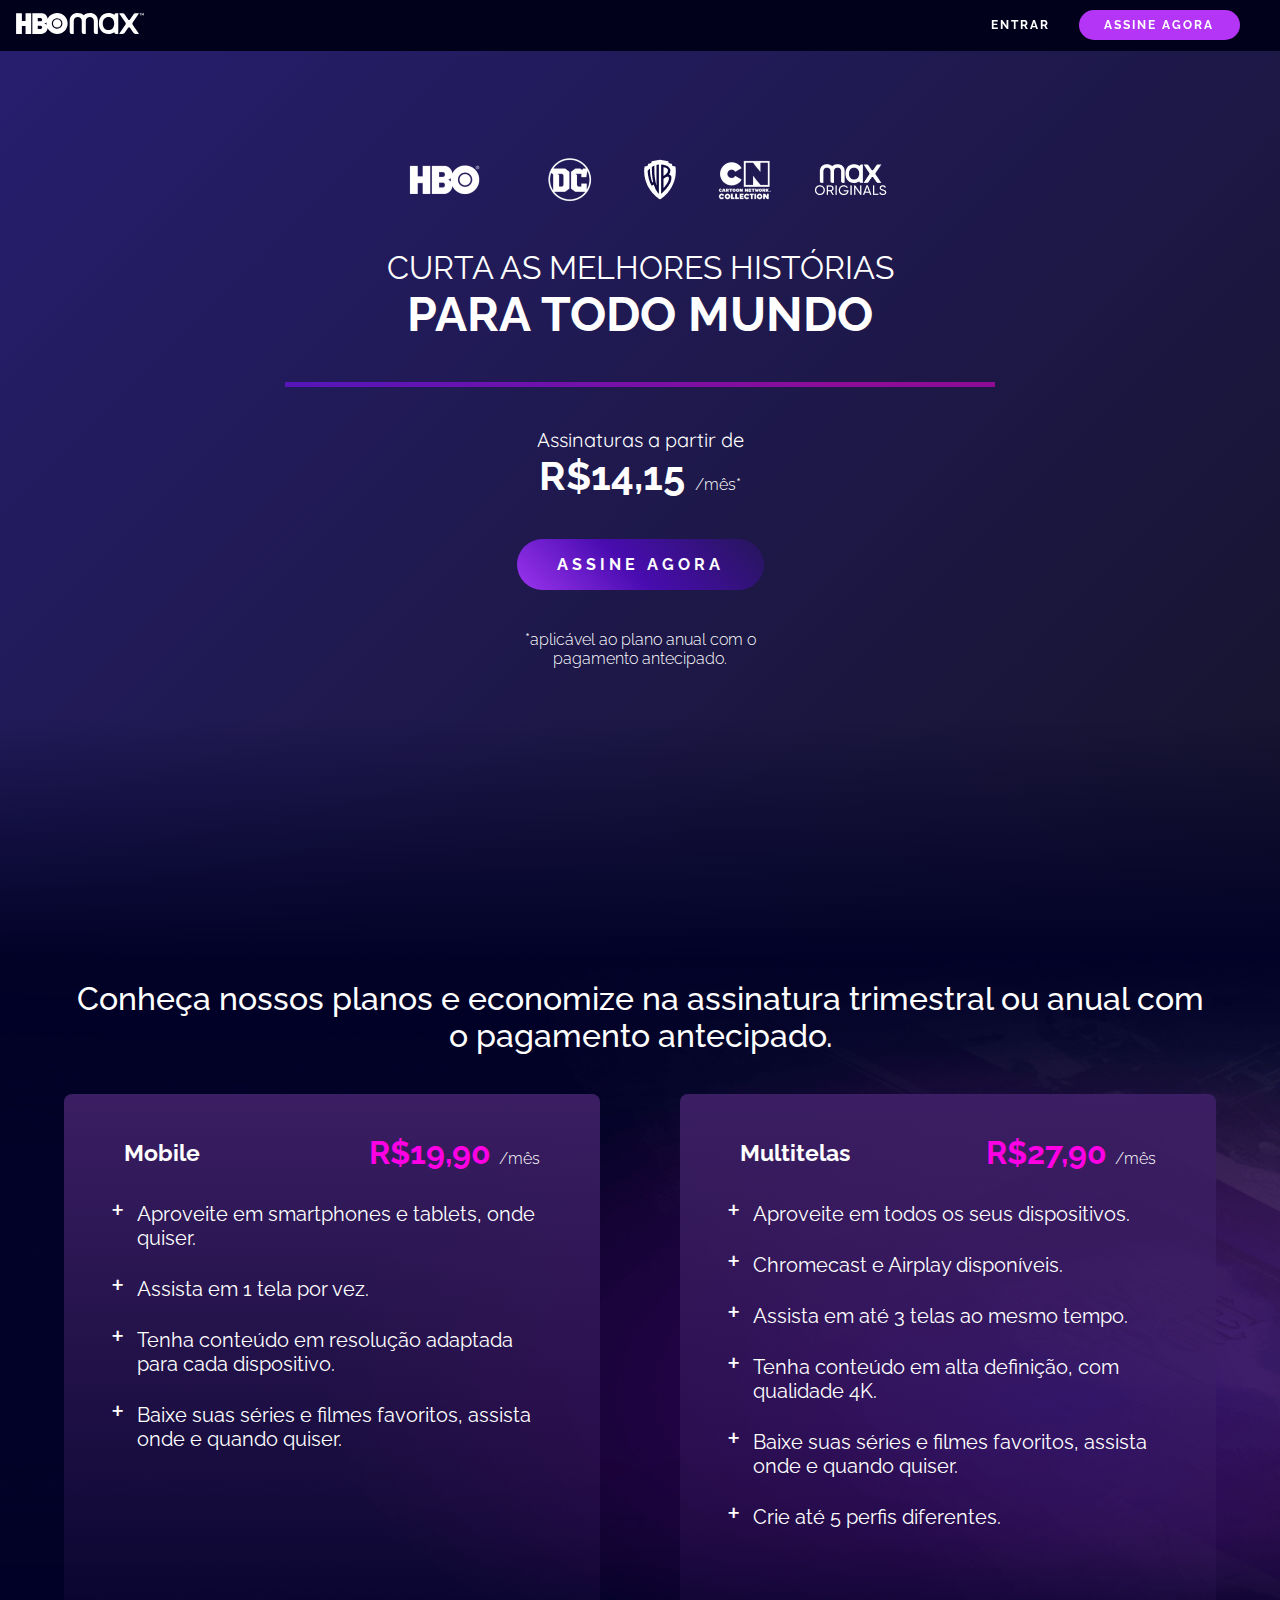
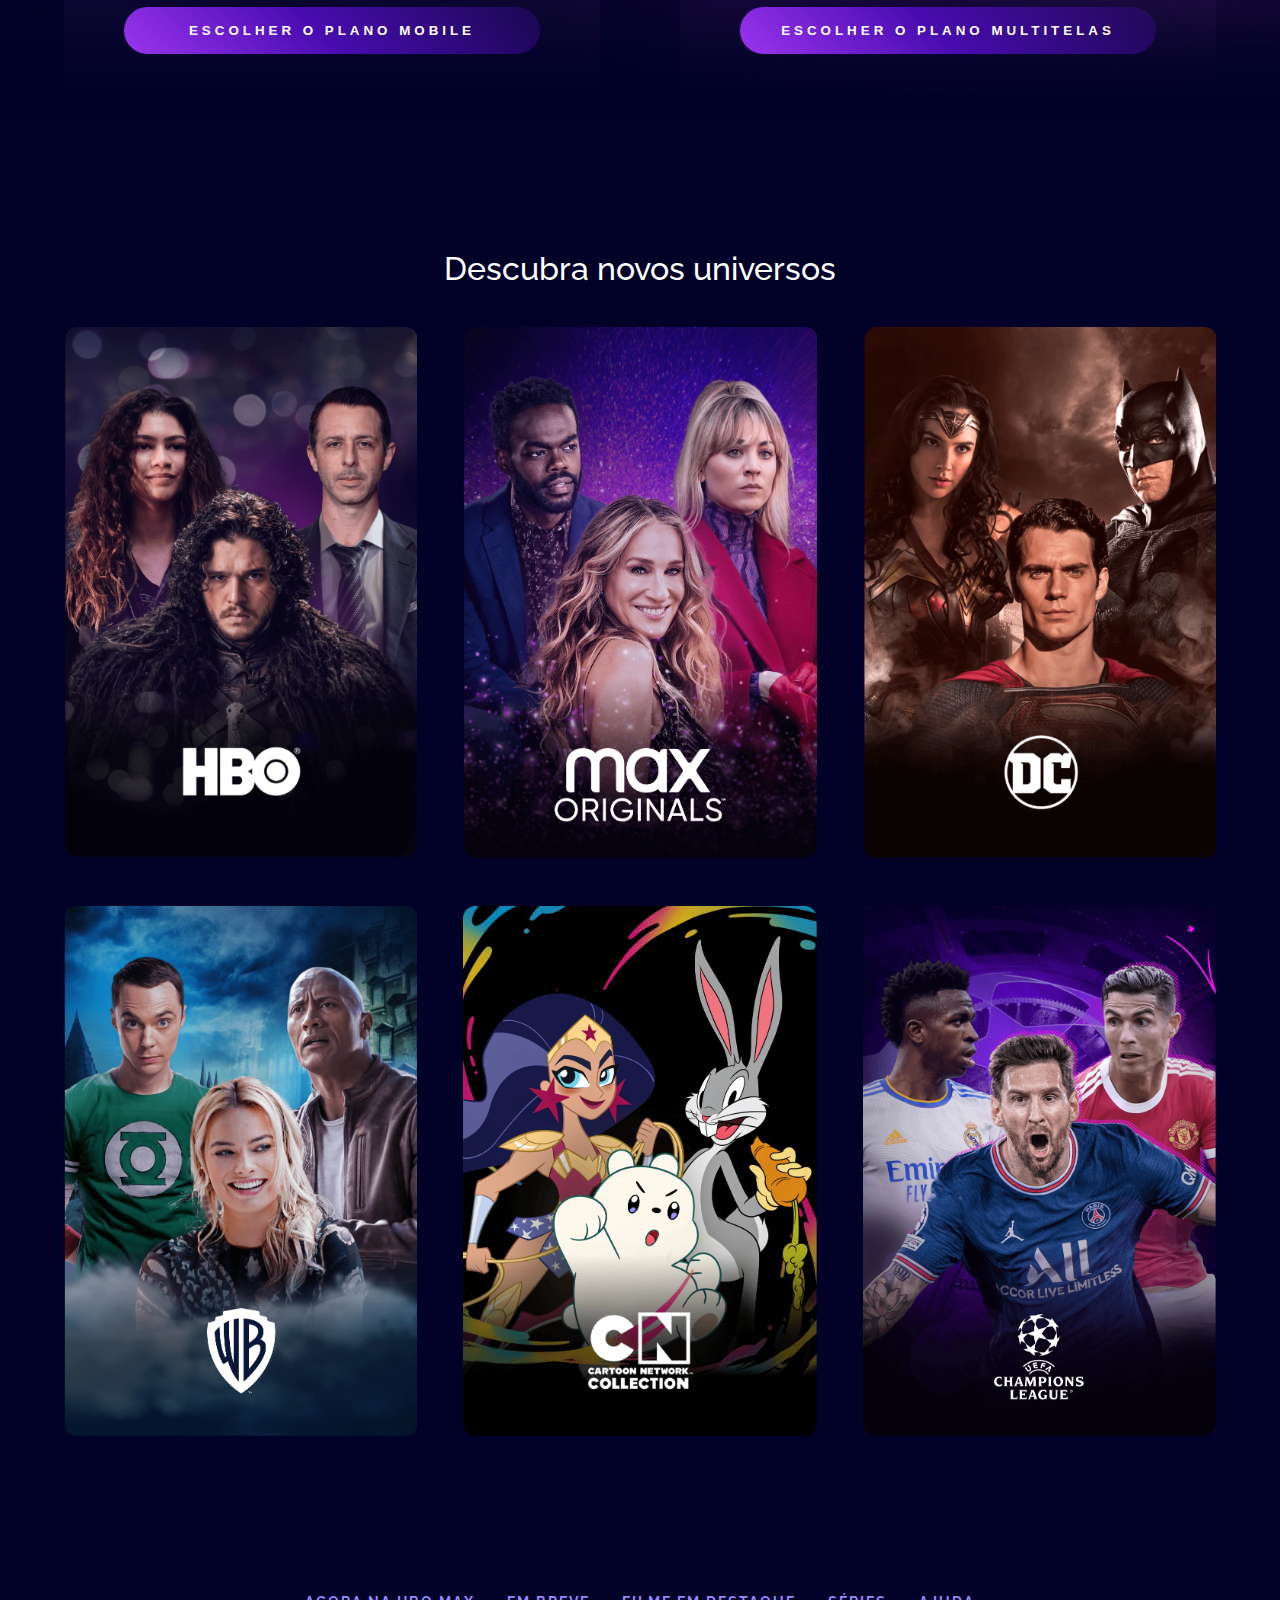
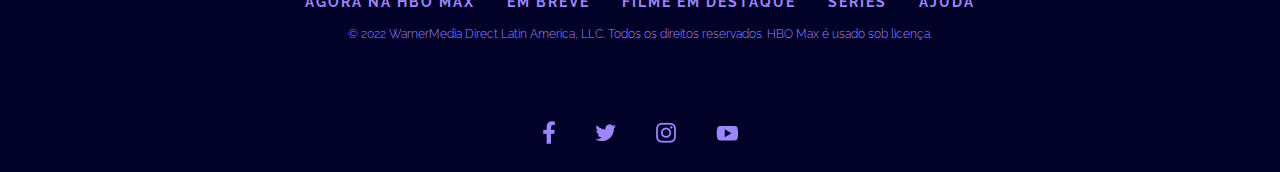
==== commit 32760a47: "Final adjustments to the home page." ====
--- a/index.html
+++ b/index.html
@@ -10,17 +10,25 @@
       type="image/x-icon"
     />
     <link rel="stylesheet" href="assets/css/style.css" />
+    <link rel="preconnect" href="https://fonts.googleapis.com" />
+    <link rel="preconnect" href="https://fonts.gstatic.com" crossorigin />
+    <link
+      href="https://fonts.googleapis.com/css2?family=Quicksand:wght@300..700&family=Raleway:ital,wght@0,100..900;1,100..900&display=swap"
+      rel="stylesheet"
+    />
   </head>
   <body class="body">
     <nav class="navbar">
-      <img
-        class="navbar__logo"
-        src="assets/images/app__logo-hbo-logo.svg"
-        alt="Logo HBOMAX"
-      />
+      <a href="/">
+        <img
+          class="navbar__logo"
+          src="assets/images/app__logo-hbo-logo.svg"
+          alt="Logo HBOMAX"
+        />
+      </a>
       <div class="menu">
         <a class="menu__item" href="/signin.html">Entrar</a>
-        <a class="menu__item menu__item--rounded" href="/signin.html"
+        <a class="menu__item menu__item--rounded" href="#subscription"
           >Assine agora</a
         >
       </div>
@@ -47,20 +55,23 @@
         <div class="header-content__separator"></div>
         <div class="header-offer">
           <p>Assinaturas a partir de</p>
-          <p class="header-offer__price">
-            R$14,15 <span class="header-offer__period">/mês*</span>
+          <p class="header-offer__price price">
+            R$14,15 <span class="header-offer__period text--small">/mês*</span>
           </p>
         </div>
-        <button class="header__button button button--gradient">
+        <a href="#subscription" class="header__button button button--gradient">
           Assine agora
-        </button>
-        <div class="header__note">
+        </a>
+        <div class="header__note text--small">
           *aplicável ao plano anual com o pagamento antecipado.
         </div>
       </div>
     </header>
     <main>
-      <section id="subscription" class="subscription main-section">
+      <section
+        id="subscription"
+        class="subscription main-section movie-background"
+      >
         <div class="section-container">
           <h2 class="main-section__title">
             Conheça nossos planos e economize na assinatura trimestral ou anual
@@ -71,8 +82,9 @@
               <div>
                 <div class="price-cards__header">
                   <h3 class="price-cards__title">Mobile</h3>
-                  <p class="price-cards__price">
-                    R$19,90 <span class="price-cards__period">/mês</span>
+                  <p class="price-cards__price price price--cards">
+                    R$19,90
+                    <span class="price-cards__period text--small">/mês</span>
                   </p>
                 </div>
                 <ul class="price-cards__list">
@@ -97,8 +109,9 @@
               <div>
                 <div class="price-cards__header">
                   <h3 class="price-cards__title">Multitelas</h3>
-                  <p class="price-cards__price">
-                    R$27,90 <span class="price-cards__period">/mês</span>
+                  <p class="price-cards__price price price--cards">
+                    R$27,90
+                    <span class="price-cards__period text--small">/mês</span>
                   </p>
                 </div>
                 <ul class="price-cards__list">
@@ -221,35 +234,35 @@
           </div>
         </div>
       </section>
-      <footer class="footer">
-        <div class="section-container">
-          <div>
-            <a href="/" class="footer__link">Agora na hbo max</a>
-            <a href="/" class="footer__link">Em breve</a>
-            <a href="/" class="footer__link">Filme em destaque</a>
-            <a href="/" class="footer__link">Séries</a>
-            <a href="/" class="footer__link">Ajuda</a>
-          </div>
-          <p class="footer__legal">
-            © 2022 WarnerMedia Direct Latin America, LLC. Todos os direitos
-            reservados. HBO Max é usado sob licença.
-          </p>
-          <div class="footer__social-container">
-            <a href="/" class="footer__social-link"
-              ><img src="/assets/images/logo-fb_0.png" alt="Facebook"
-            /></a>
-            <a href="/" class="footer__social-link"
-              ><img src="/assets/images/logo-twitter_0.png" alt="Twitter"
-            /></a>
-            <a href="/" class="footer__social-link"
-              ><img src="/assets/images/logo-instagram_0.png" alt="Instagram"
-            /></a>
-            <a href="/" class="footer__social-link"
-              ><img src="/assets/images/logo-youtube_0.png" alt="Youtube"
-            /></a>
-          </div>
-        </div>
-      </footer>
     </main>
+    <footer class="footer">
+      <div class="section-container">
+        <div>
+          <a href="/" class="footer__link">Agora na hbo max</a>
+          <a href="/" class="footer__link">Em breve</a>
+          <a href="/" class="footer__link">Filme em destaque</a>
+          <a href="/" class="footer__link">Séries</a>
+          <a href="/" class="footer__link">Ajuda</a>
+        </div>
+        <p class="footer__legal text--small">
+          © 2022 WarnerMedia Direct Latin America, LLC. Todos os direitos
+          reservados. HBO Max é usado sob licença.
+        </p>
+        <div class="footer__social-container">
+          <a href="/" class="footer__social-link">
+            <img src="/assets/images/logo-fb_0.png" alt="Facebook" />
+          </a>
+          <a href="/" class="footer__social-link">
+            <img src="/assets/images/logo-twitter_0.png" alt="Twitter" />
+          </a>
+          <a href="/" class="footer__social-link">
+            <img src="/assets/images/logo-instagram_0.png" alt="Instagram" />
+          </a>
+          <a href="/" class="footer__social-link">
+            <img src="/assets/images/logo-youtube_0.png" alt="Youtube" />
+          </a>
+        </div>
+      </div>
+    </footer>
   </body>
 </html>
--- a/assets/css/style.css
+++ b/assets/css/style.css
@@ -1,6 +1,4 @@
 @import url(reset.css);
-@import url('https://fonts.googleapis.com/css2?family=Raleway:wght@300;400;500;600;700&display=swap');
-@import url('https://fonts.googleapis.com/css2?family=Quicksand:wght@300;400;700&display=swap');
 
 :root {
   --primary-color: #020228;
@@ -80,16 +78,41 @@
 
   transition: transform 1s, background-position 1s, outline 1s, color 1s;
 }
+
 .button--gradient:hover {
   background-position: 100%;
   outline: 2px solid var(--secondary-color);
   transform: scale(1.05);
 }
 
+.price {
+  font-family: 'Raleway', sans-serif;
+  font-size: 2.5rem;
+  font-weight: bold;
+}
+
+.price--cards {
+  color: var(--secondary-color);
+  font-size: 2rem;
+}
+
+.text--small {
+  font-size: 1rem;
+  font-weight: 300;
+}
+
+.movie-background {
+  background-image: url('/assets/images/background-movies-series.png');
+  background-repeat: no-repeat;
+  background-size: cover;
+}
+
 .navbar {
   background-color: var(--nav-bg-color);
   padding: 0.65rem 1rem;
   position: sticky;
+  top: 0;
+  z-index: 10;
   display: flex;
   justify-content: space-between;
   align-items: center;
@@ -182,17 +205,6 @@
   font-size: 1.25rem;
 }
 
-.header-offer__price {
-  font-family: 'Raleway', sans-serif;
-  font-size: 2.5rem;
-  font-weight: bold;
-}
-
-.header-offer__period {
-  font-size: 1rem;
-  font-weight: 300;
-}
-
 .header__button {
   font-size: 1rem;
 
@@ -201,9 +213,6 @@
 
 .header__note {
   width: 25ch;
-
-  font-family: 'Quicksand', sans-serif;
-  font-weight: 300;
 }
 
 .header::after {
@@ -228,9 +237,9 @@
   font-weight: 500;
   text-align: center;
 }
+
 .subscription {
-  background-image: url('/assets/images/background-movies-series.png');
-  background-size: cover;
+  scroll-margin-top: 5rem;
 }
 
 .subscription__cards-container {
@@ -268,17 +277,8 @@
   align-items: center;
 }
 
-.price-cards__price {
-  font-family: 'Raleway', sans-serif;
-  color: var(--secondary-color);
-  font-size: 2rem;
-  font-weight: bold;
-}
-
 .price-cards__period {
   color: var(--text-color);
-  font-size: 1rem;
-  font-weight: 300;
 }
 
 .price-cards__list {
@@ -341,7 +341,6 @@
 }
 
 .footer__link {
-  color: var(--link-color);
   margin: 0 0.875rem;
   font-family: 'Raleway', sans-serif;
   font-weight: bold;
@@ -359,7 +358,6 @@
   margin: 1rem;
   color: var(--link-color);
   font-size: 0.75rem;
-  font-weight: 300;
 }
 
 .footer__social-container {
